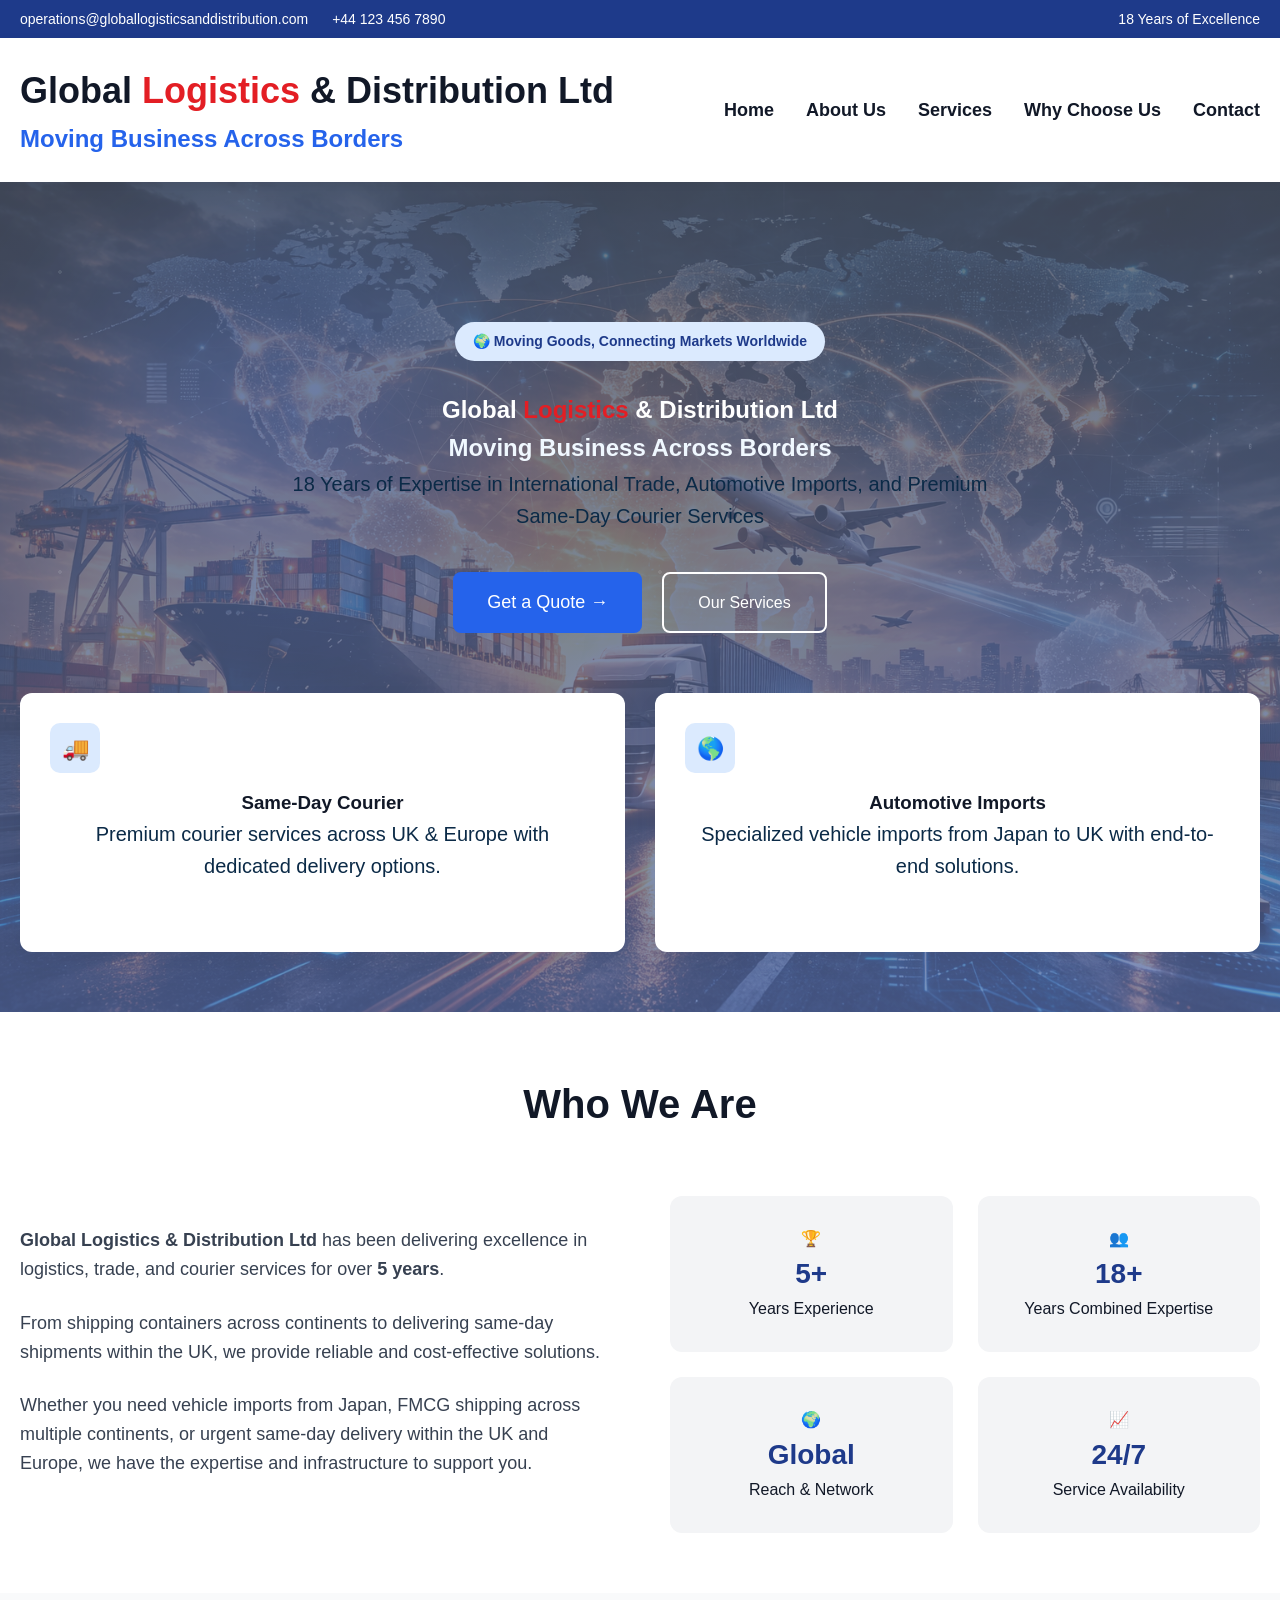
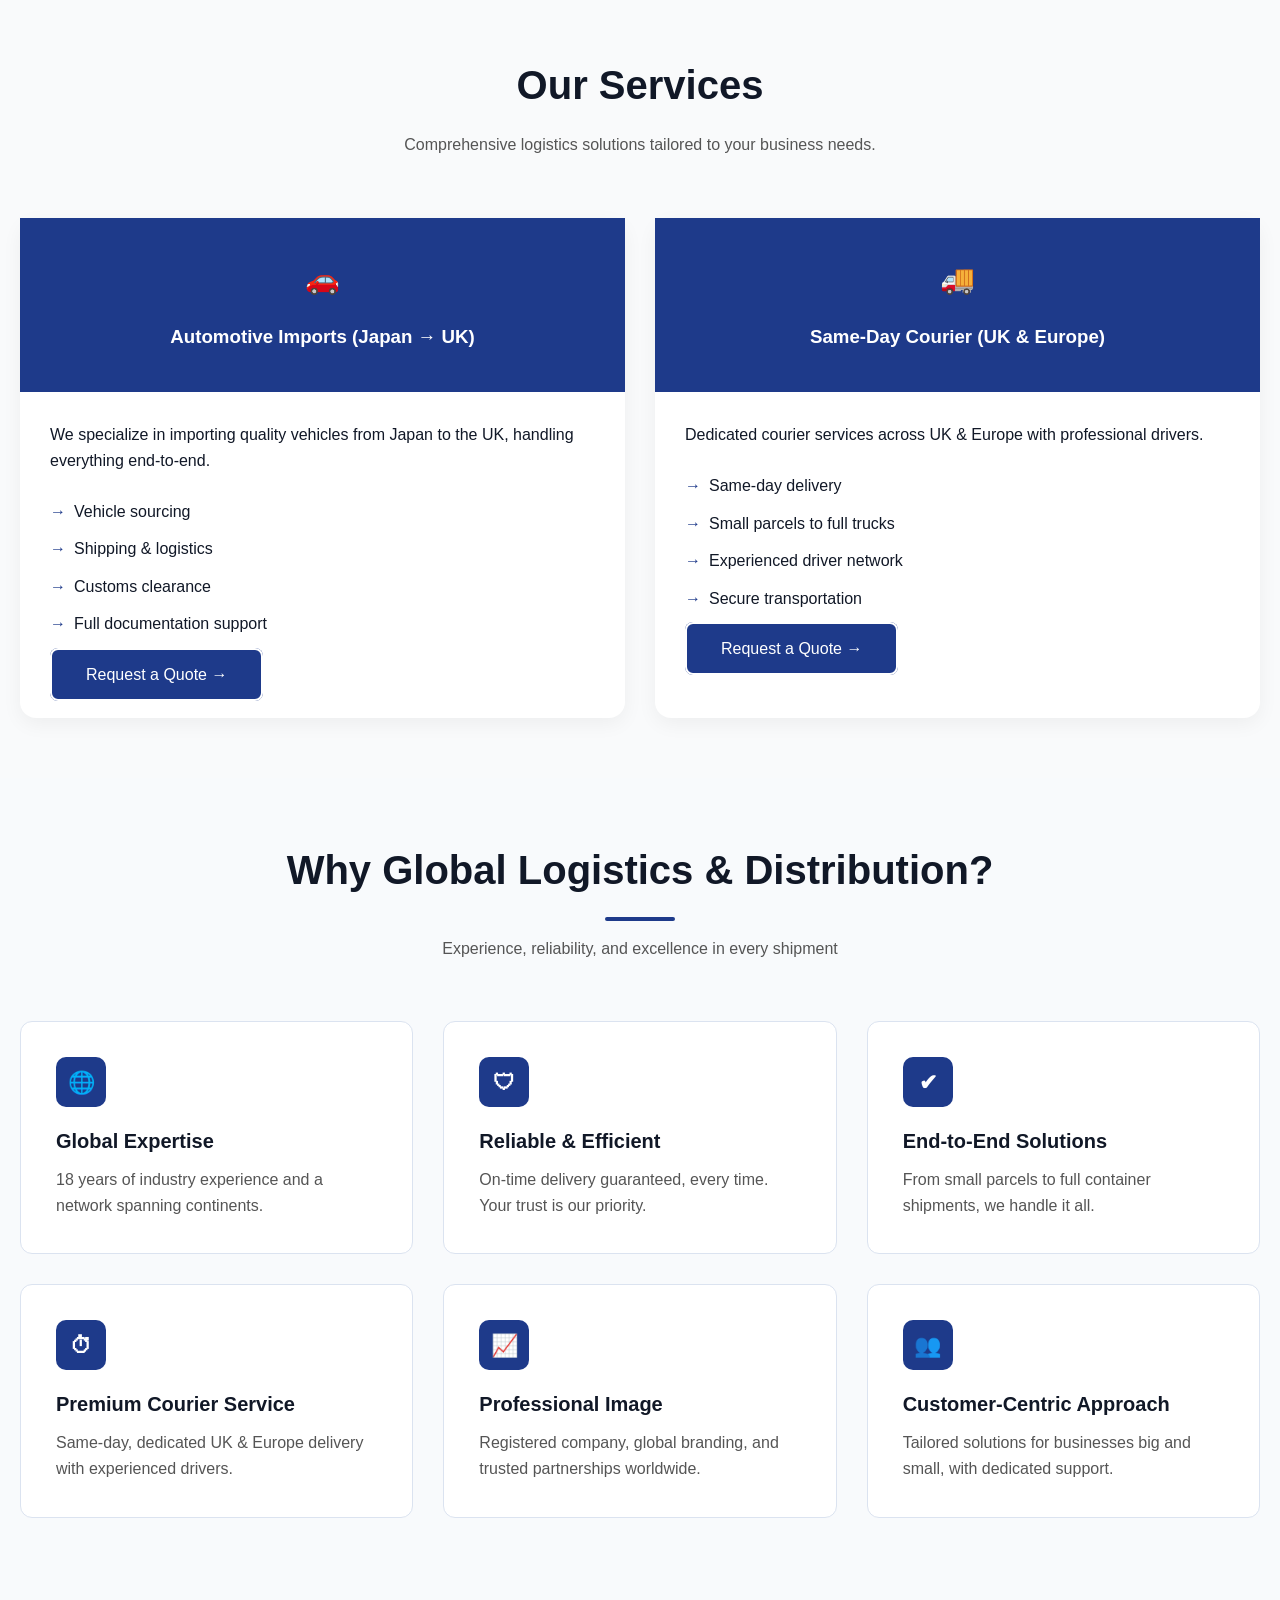
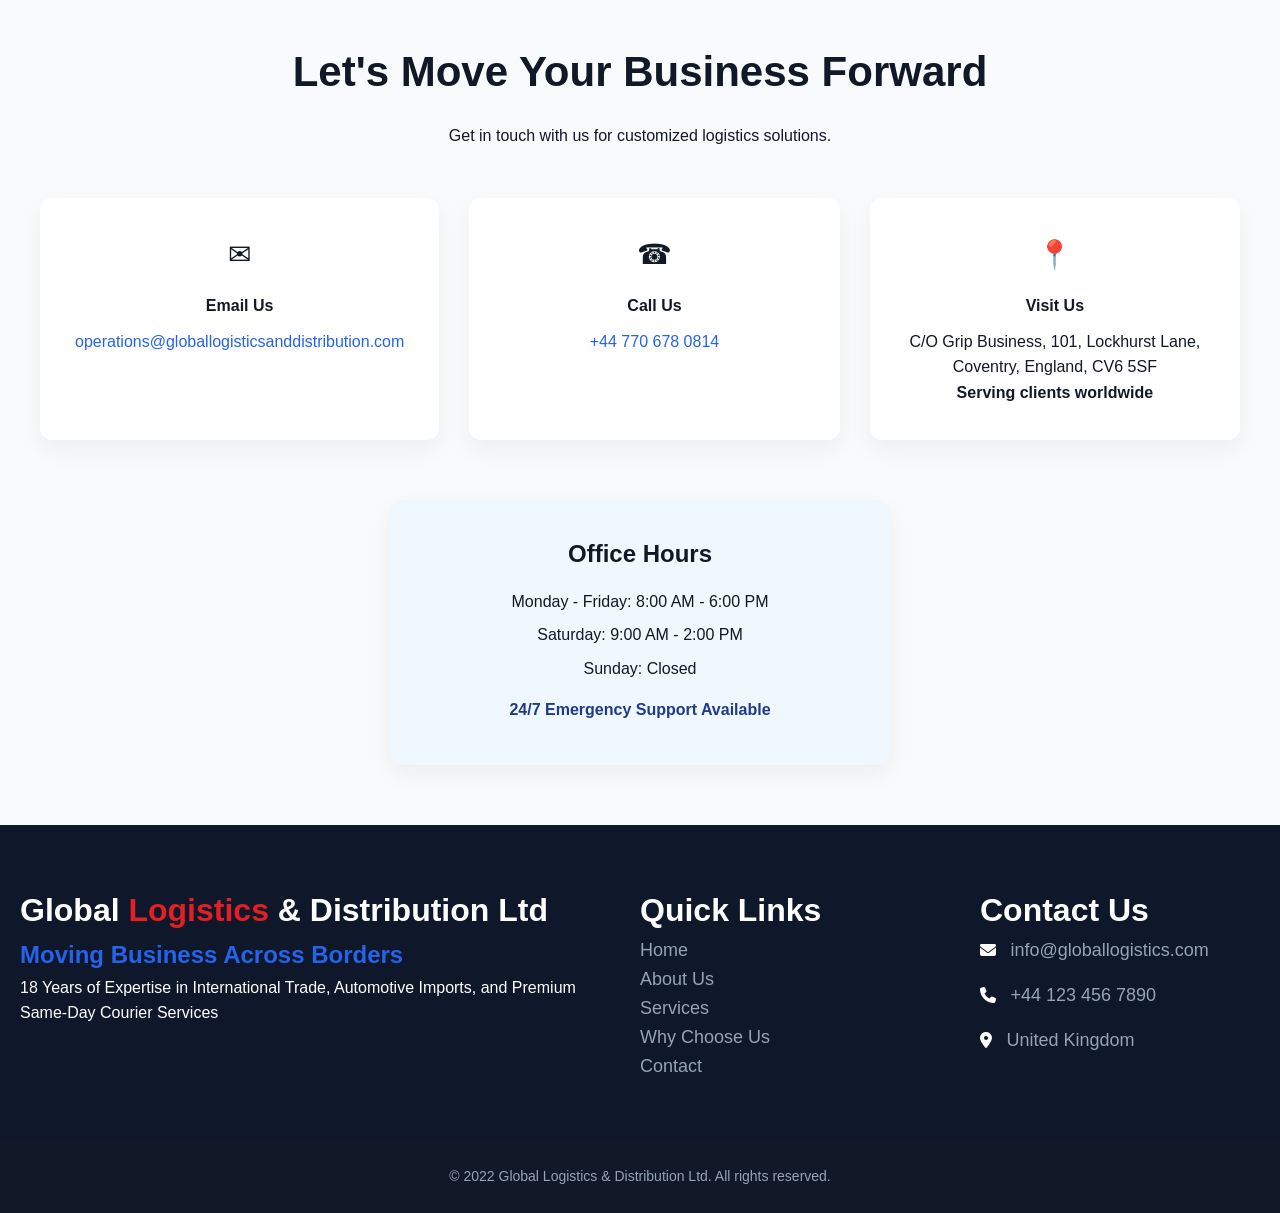
==== globallogistics/index.html @ c86bffc8 "Add files via upload" ====
<!DOCTYPE html>
<html lang="en">

<head>
    <meta charset="UTF-8">
    <meta name="viewport" content="width=device-width, initial-scale=1.0">
    <title>Global Logistics & Distribution Ltd</title>
    <link rel="stylesheet" href="https://cdnjs.cloudflare.com/ajax/libs/font-awesome/6.5.0/css/all.min.css">

    <link rel="stylesheet" href="css/style.css">
</head>
<body>
    <!-- ================= TOP BANNER ================= -->
    <div class="top-banner">
        <div class="container top-flex">
            <div class="top-left">
                <a href="mailto:info@globallogisticsanddistribution.com">
                    operations@globallogisticsanddistribution.com
                </a>
                <a href="tel:+441234567890">
                    +44 123 456 7890
                </a>
            </div>
            <div class="top-right">
                18 Years of Excellence
            </div>
        </div>
    </div>
    <nav class="navbar">
        <div class="container nav-flex">

            <div class="logo">
                <!-- Global Logistics
                <span>& Distribution Ltd</span> -->
                <h1 class="logo-title">
                Global 
                <span class="logistics_span">Logistics</span>
                <span>& Distribution Ltd</span>
                <h2 class="logo-sub-title">Moving Business Across Borders</h2>
            </h1>
            </div>
            <button class="mobile-toggle">☰</button>
            <ul class="nav-menu">
                <li><a href="#home">Home</a></li>
                <li><a href="#about">About Us</a></li>
                <li><a href="#services">Services</a></li>
                <li><a href="#why-choose-us">Why Choose Us</a></li>
                <li><a href="#contact">Contact</a></li>
            </ul>
        </div>
    </nav>
    <section id="home" class="hero">
    <div class="hero-bg">
        <img src="image/global_logistics.png" alt="Global logistics network" class="hero-image">
        <div class="overlay"></div>
        <div class="network-lines"></div>
        <div class="blur-circle circle-one"></div>
        <div class="blur-circle circle-two"></div>
    </div>
    <div class="container hero-content">
        <div class="hero-text">
            <div class="hero-badge">
                🌍 Moving Goods, Connecting Markets Worldwide
            </div>
            <h1 class="hero-image-title">
                Global 
                <span class="logistics_span">Logistics</span>
                <span>& Distribution Ltd</span>
                <h2 class="sub-title-logistics">Moving Business Across Borders</h2>
            </h1>
            <p>
                18 Years of Expertise in International Trade,
                Automotive Imports, and Premium Same-Day Courier Services
            </p>
            <div class="hero-buttons">
                <a href="#contact" class="btn-primary">Get a Quote →</a>
                <a href="#services" class="btn-outline">Our Services</a>
            </div>
        </div>
        <div class="hero-features">
            <!-- <div class="feature-card">
                <div class="icon-box">📦</div>
                <h3>FMCG & Global Trade</h3>
                <p>
                    Connecting suppliers and buyers across continents
                    with reliable shipping solutions.
                </p>
            </div> -->
            <div class="feature-card">
                <div class="icon-box">🚚</div>
                <h3>Same-Day Courier</h3>
                <p>
                    Premium courier services across UK & Europe
                    with dedicated delivery options.
                </p>
            </div>
            <div class="feature-card">
                <div class="icon-box">🌎</div>
                <h3>Automotive Imports</h3>
                <p>
                    Specialized vehicle imports from Japan to UK
                    with end-to-end solutions.
                </p>
            </div>
        </div>
    </div>
</section>
    <section id="about" class="about">
        <div class="container">
            <div class="section-header">
                <h2>Who We Are</h2>
                <div class="section-line"></div>
            </div>
            <div class="about-grid">
                <div class="about-text">
                    <p>
                        <strong>Global Logistics & Distribution Ltd</strong>
                        has been delivering excellence in logistics, trade,
                        and courier services for over <strong>5 years</strong>.
                    </p>
                    <p>
                        From shipping containers across continents
                        to delivering same-day shipments within the UK,
                        we provide reliable and cost-effective solutions.
                    </p>
                    <p>
                        Whether you need vehicle imports from Japan,
                        FMCG shipping across multiple continents,
                        or urgent same-day delivery within the UK
                        and Europe, we have the expertise
                        and infrastructure to support you.
                    </p>
                </div>
                <div class="about-stats">
                    <div class="stat-card">
                        <div class="stat-icon">🏆</div>
                        <div class="stat-number">5+</div>
                        <div class="stat-label">Years Experience</div>
                    </div>
                    <div class="stat-card">
                        <div class="stat-icon">👥</div>
                        <div class="stat-number">18+</div>
                        <div class="stat-label">Years Combined Expertise</div>
                    </div>
                    <div class="stat-card">
                        <div class="stat-icon">🌍</div>
                        <div class="stat-number">Global</div>
                        <div class="stat-label">Reach & Network</div>
                    </div>
                    <div class="stat-card">
                        <div class="stat-icon">📈</div>
                        <div class="stat-number">24/7</div>
                        <div class="stat-label">Service Availability</div>
                    </div>
                </div>
            </div>
        </div>
    </section>
    <section id="services" class="services">
        <div class="container">

            <div class="section-header">
                <h2>Our Services</h2>
                <p class="section-subtitle">
                    Comprehensive logistics solutions tailored to your business needs.
                </p>
            </div>
            <div class="services-grid">
                <div class="service-card">
                    <div class="service-top">
                        <div class="service-icon">🚗</div>
                        <h3>Automotive Imports (Japan → UK)</h3>
                    </div>
                    <div class="service-body">
                        <p>
                            We specialize in importing quality vehicles from Japan to the UK,
                            handling everything end-to-end.
                        </p>
                        <ul>
                            <li>Vehicle sourcing</li>
                            <li>Shipping & logistics</li>
                            <li>Customs clearance</li>
                            <li>Full documentation support</li>
                        </ul>
                        <a href="#contact" class="btn-outline">Request a Quote →</a>
                    </div>
                </div>
                <div class="service-card">
                    <div class="service-top">
                        <div class="service-icon">🚚</div>
                        <h3>Same-Day Courier (UK & Europe)</h3>
                    </div>
                    <div class="service-body">
                        <p>
                            Dedicated courier services across UK & Europe
                            with professional drivers.
                        </p>
                        <ul>
                            <li>Same-day delivery</li>
                            <li>Small parcels to full trucks</li>
                            <li>Experienced driver network</li>
                            <li>Secure transportation</li>
                        </ul>
                        <a href="#contact" class="btn-outline">Request a Quote →</a>
                    </div>
                </div>
            </div>
        </div>
    </section>
    <!-- <section id="why-choose-us" class="why">
        <div class="container">
            <div class="section-header">
                <h2>Why Global Logistics & Distribution?</h2>
                <p class="text-xl text-gray-600 max-w-3xl mx-auto">Experience, reliability, and excellence in every shipment</p>
            </div>
            <div class="why-grid">
                <div class="why-card">
                    <div class="why-icon">🌍</div>
                    <h3>Global Expertise</h3>
                    <p>18 years of experience and global network.</p>
                </div>
                <div class="why-card">
                    <div class="why-icon">🛡️</div>
                    <h3>Reliable & Efficient</h3>
                    <p>On-time delivery and professional handling.</p>
                </div>
                <div class="why-card">
                    <div class="why-icon">✔️</div>
                    <h3>End-to-End Solutions</h3>
                    <p>Complete logistics management from start to finish.</p>
                </div>
            </div>
        </div>
    </section> -->
    <section id="why-choose-us" class="why-section">

    <div class="container">

        <div class="section-header">
            <h2>Why Global Logistics & Distribution?</h2>
            <div class="divider"></div>
            <p>Experience, reliability, and excellence in every shipment</p>
        </div>

        <div class="why-grid">

            <div class="why-card">
                <div class="why-icon">🌐</div>
                <h3>Global Expertise</h3>
                <p>18 years of industry experience and a network spanning continents.</p>
            </div>

            <div class="why-card">
                <div class="why-icon">🛡</div>
                <h3>Reliable & Efficient</h3>
                <p>On-time delivery guaranteed, every time. Your trust is our priority.</p>
            </div>

            <div class="why-card">
                <div class="why-icon">✔</div>
                <h3>End-to-End Solutions</h3>
                <p>From small parcels to full container shipments, we handle it all.</p>
            </div>

            <div class="why-card">
                <div class="why-icon">⏱</div>
                <h3>Premium Courier Service</h3>
                <p>Same-day, dedicated UK & Europe delivery with experienced drivers.</p>
            </div>

            <div class="why-card">
                <div class="why-icon">📈</div>
                <h3>Professional Image</h3>
                <p>Registered company, global branding, and trusted partnerships worldwide.</p>
            </div>

            <div class="why-card">
                <div class="why-icon">👥</div>
                <h3>Customer-Centric Approach</h3>
                <p>Tailored solutions for businesses big and small, with dedicated support.</p>
            </div>

        </div>

    </div>

</section>
    <section id="contact" class="contact-section">
    <div class="container">
        <div class="contact-header">
            <h2>Let's Move Your Business Forward</h2>
            <p>Get in touch with us for customized logistics solutions.</p>
        </div>
        <div class="info-cards">
            <div class="info-card">
                <div class="info-icon">✉</div>
                <h4>Email Us</h4>
                <a href="mailto:info@globallogisticsanddistribution.com">
                    operations@globallogisticsanddistribution.com
                </a>
            </div>
            <div class="info-card">
                <div class="info-icon">☎</div>
                <h4>Call Us</h4>
                <a href="tel:+441234567890">
                    +44 770 678 0814
                </a>
            </div>
            <div class="info-card">
                <div class="info-icon">📍</div>
                <h4>Visit Us</h4>
                <p>C/O Grip Business, 101, Lockhurst Lane, Coventry, England, CV6 5SF
                    <br>
                    <b>Serving clients worldwide</b>
                </p>
            </div>
        </div>
        <div class="office-hours">
            <h2>Office Hours</h2>
            <p>Monday - Friday: 8:00 AM - 6:00 PM</p>
            <p>Saturday: 9:00 AM - 2:00 PM</p>
            <p>Sunday: Closed</p>
            <p class="emergency">24/7 Emergency Support Available</p>
        </div>
    </div>
</section>
    <footer class="footer">
        <div class="footer-main">
            <div class="container footer-grid">
                <div class="footer-company">
                    <h1 class="footer-logo">
                        Global 
                        <span class="logistics_span">Logistics</span>
                        <span>& Distribution Ltd</span>
                        <h2 class="footer-description">Moving Business Across Borders</h2>
                        <p>
                            18 Years of Expertise in International Trade,
                            Automotive Imports, and Premium Same-Day Courier Services
                        </p>
                    </h1>
                </div>
                <div class="footer-links">
                    <h4>Quick Links</h4>
                    <ul>
                        <li><a href="#home">Home</a></li>
                        <li><a href="#about">About Us</a></li>
                        <li><a href="#services">Services</a></li>
                        <li><a href="#why-choose-us">Why Choose Us</a></li>
                        <li><a href="#contact">Contact</a></li>
                    </ul>
                </div>
                <div class="footer_contactUs">
                    <h4>Contact Us</h4>
                    <p>
                        <i class="fa-solid fa-envelope"></i>
                        <a href="mailto:info@globallogistics.com"> info@globallogistics.com </a>
                    </p>
                    <p>
                        <i class="fa-solid fa-phone"></i>
                        <a href="tel:+441234567890">+44 123 456 7890 </a>
                    </p>
                    <p>
                        <i class="fa-solid fa-location-dot"></i>
                        <span class="location">United Kingdom</span>
                    </p>
                    </div>
                </div>
            </div>
        </div>
        <div class="footer-bottom">
            <div class="container footer-bottom-content">
                © 2022 Global Logistics & Distribution Ltd. All rights reserved.
            </div>
        </div>
    </footer>
    <script src="https://code.jquery.com/jquery-3.7.1.min.js"></script>
    <script src="js/script.js"></script>
</body>
</html>
---- globallogistics/css/style.css ----
* {
    margin: 0;
    padding: 0;
    box-sizing: border-box;
}

body {
    font-family: 'Inter', sans-serif;
    color: #111827;
    line-height: 1.6;
}

.container {
    width: 100%;
    padding: 0 20px;

}

.top-banner {
    background: #1e3a8a;
    color: #fff;
    font-size: 14px;
    padding: 8px 0;
}

.top-left {
    display: flex;
    gap: 24px;
}

.top-flex {
    display: flex;
    justify-content: space-between;
    align-items: center;
}

.top-left a {
    color: #fff;
    text-decoration: none;
    word-break: break-word;
}

.top-left a:hover {
    opacity: 0.8;
}

.navbar {
    background: #fff;
    position: sticky;
    top: 0;
    z-index: 999;
    box-shadow: 0 2px 10px rgba(0, 0, 0, 0.05);
}

.nav-flex {
    display: flex;
    justify-content: space-between;
    align-items: center;
    padding: 24px 20px;
}

.logo-title{
    font-size: 36px;
    font-weight: 700;
}

.logo {
    .logistics_span{
        color: #e31e24;
    }
    .logo-sub-title {
        color: #2563eb;
    }
}

.nav-menu {
    list-style: none;
    display: flex;
    gap: 32px;
    flex-wrap: nowrap;
}

.nav-menu li a {
    text-decoration: none;
    color: #111827;
    font-weight: 700;
    font-size: 18px;
    position: relative;
    transition: 0.3s;
}

.nav-menu li a::after {
    content: "";
    position: absolute;
    width: 0%;
    height: 2px;
    left: 0;
    bottom: -6px;
    background: #2563eb;
    transition: width 0.3s ease;
}

.nav-menu li a:hover {
    color: #2563eb;
}

.mobile-toggle{
    display:none;
    font-size:28px;
    cursor:pointer;
}

@media (max-width:768px){

.nav-flex{
    position:relative;
    padding-left: 10px;
    padding-right: 10px;
}
.logo-title{
    font-size: 21px;
    font-weight: 500;
}
.logo-sub-title {
    font-size: 18px;
    font-weight: 500;
}

.mobile-toggle{
    border: none;
    display:block;
    background: none;
}

.nav-menu{
    position:absolute;
    top:109px;
    left:0;
    width:100%;
    background:#fff;
    flex-direction:column;
    align-items:center;
    gap:20px;
    padding:20px 0;
    display:none;
    box-shadow:0 10px 20px rgba(0,0,0,0.08);
}

.nav-menu.active {
    display:flex;
}
}

@media (max-width: 768px) {

    .top-flex {
        flex-direction: column;
        text-align: center;
        gap: 6px;
    }

    .top-left {
        flex-direction: column;
        gap: 4px;
    }

    .top-right {
        font-size: 13px;
    }

}

.nav-menu li a:hover::after {
    width: 100%;
}

::-webkit-scrollbar {
    width: 10px;
}

::-webkit-scrollbar-track {
    background: #ffffff;
}

::-webkit-scrollbar-thumb {
    background: #2563eb;
    border-radius: 10px;
}

::-webkit-scrollbar-thumb:hover {
    background: #1d4ed8;
}

.hero {
    position: relative;
    overflow: hidden;
    padding: 140px 0 60px;
}

.hero-bg {
    position: absolute;
    inset: 0;
    z-index: 0;
    opacity: 80%;
}

.hero-image {
    width: 100%;
    height: 100%;
    object-fit: cover;
}

.overlay {
    position: absolute;
    inset: 0;
    background: linear-gradient(rgba(15, 23, 42, 0.75),
            rgba(30, 58, 138, 0.65));
}

.hero-content {
    position: relative;
    z-index: 2;
    text-align: center;
}

.network-lines {
    position: absolute;
    inset: 0;
    background-image:
        radial-gradient(circle at 20% 30%, rgba(255, 255, 255, 0.25) 2px, transparent 2px),
        radial-gradient(circle at 70% 60%, rgba(255, 255, 255, 0.2) 2px, transparent 2px),
        radial-gradient(circle at 40% 80%, rgba(255, 255, 255, 0.25) 2px, transparent 2px);

    background-size: 300px 300px;
    animation: moveNetwork 40s linear infinite;
    opacity: 0.4;
}

.blur-circle {
    position: absolute;
    border-radius: 50%;
    filter: blur(120px);
    opacity: 0.4;
}

.circle-one {
    width: 300px;
    height: 300px;
    background: #2563eb;
    top: 10%;
    left: 10%;
}

.circle-two {
    width: 350px;
    height: 350px;
    background: #1e3a8a;
    bottom: 10%;
    right: 10%;
}

.hero-badge {
    display: inline-block;
    background: #dbeafe;
    color: #1e3a8a;
    padding: 8px 18px;
    border-radius: 50px;
    font-size: 14px;
    font-weight: 600;
    margin-bottom: 30px;
}

.hero-text {
    .hero-image-title {
        color: #ffffff;

        .logistics_span {
            color: #e31e24;
        }
    }

    .sub-title-logistics {
        color: #F0F8FF;
    }
}

.hero p {
    font-size: 20px;
    color: #0b2a47;
    max-width: 750px;
    margin: 0 auto 40px;
}

.hero-buttons {
    display: flex;
    gap: 20px;
    flex-wrap: wrap;
    justify-content: center;

    .btn-outline {
        background-color: transparent !important;
    }
}

.btn-primary {
    background: #2563eb;
    color: white;
    padding: 16px 34px;
    border-radius: 8px;
    font-weight: 400;
    text-decoration: none;
    font-size: 18px;
}

.btn-primary:hover {
    background: #1d4ed8;
}

.btn-outline {
    border: 2px solid white;
    color: #ffffff;
    background-color: #1e3a8a;
    padding: 16px 34px;
    border-radius: 8px;
    text-decoration: none;
}

.hero-features {
    margin-top: 60px;
    display: grid;
    grid-template-columns: repeat(auto-fit, minmax(260px, 1fr));
    gap: 30px;
}

.feature-card {
    background: #fff;
    padding: 30px;
    border-radius: 12px;
    box-shadow: 0 10px 25px rgba(0, 0, 0, 0.05);
    transition: 0.3s;
}

.feature-card:hover {
    transform: translateY(-8px);
}

.icon-box {
    width: 50px;
    height: 50px;
    background: #dbeafe;
    border-radius: 10px;
    display: flex;
    align-items: center;
    justify-content: center;
    font-size: 22px;
    margin-bottom: 15px;
}

.about {
    padding: 60px 0;
}

.section-header {
    text-align: center;
    margin-bottom: 40px;
}

.section-header h2 {
    font-size: 42px;
    font-weight: 800;
    margin-bottom: 15px;
}

.about-grid {
    display: grid;
    grid-template-columns: 1fr 1fr;
    gap: 60px;
    align-items: center;
}

.about-text p {
    font-size: 18px;
    color: #374151;
    margin-bottom: 25px;
}

.about-stats {
    display: grid;
    grid-template-columns: repeat(2, 1fr);
    gap: 25px;
}

.stat-card {
    background: #f3f4f6;
    padding: 30px;
    border-radius: 12px;
    text-align: center;
}

.stat-number {
    font-size: 28px;
    font-weight: 800;
    color: #1e3a8a;
}

.services {
    padding: 60px 0;
    background: #f9fafb;
}

/* .services-grid {
    display: flex;
    flex-direction: column;
    flex-flow: wrap;
    justify-content: center;
    gap: 30px;
} */

.services-grid {
    display: flex;
    gap: 30px;
}

.service-card {
    flex: 1;
}

.service-card {
    background: #fff;
    border-radius: 16px;
    /* overflow: hidden; */
    box-shadow: 0 6px 20px rgba(0, 0, 0, 0.05);
    transition: 0.3s;
    flex: 1 1 0;
}

.service-card:hover {
    transform: translateY(-8px);
}

.service-top {
    background: #1e3a8a;
    padding: 40px 30px;
    color: #fff;
}

.service-top h3 {
    text-align: center;
}

.service-icon {
    font-size: 28px;
    margin-bottom: 20px;
    text-align: center;
}

.service-body {
    padding: 30px;
}

.service-body ul {
    list-style: none;
    margin: 25px 0px;
}

.service-body ul li {
    margin-bottom: 12px;
    padding-left: 24px;
    position: relative;
}

.service-body ul li::before {
    content: "→";
    position: absolute;
    left: 0;
    color: #1e3a8a;
}

/* .why {
    padding: 60px 0;
}

.why-grid {
    display: grid;
    grid-template-columns: repeat(3, 1fr);
    gap: 30px;
}

.why-card {
    background: #f3f4f6;
    padding: 30px;
    border-radius: 14px;
    transition: 0.3s;
}

.why-card:hover {
    transform: translateY(-6px);
} */

.why-section {
    padding: 60px 0;
    background: #f8fafc;
}

.section-header {
    text-align: center;
    margin-bottom: 60px;
}

.section-header h2 {
    font-size: 40px;
    margin-bottom: 15px;
}

.divider {
    width: 70px;
    height: 4px;
    background: #1e3a8a;
    margin: 0 auto 15px;
    border-radius: 4px;
}

.section-header p {
    color: #555;
}

.why-grid {
    display: grid;
    grid-template-columns: repeat(3, 1fr);
    gap: 30px;
}

/* cards */

.why-card {
    background: white;
    padding: 35px;
    border-radius: 12px;
    border: 1px solid #dbe3f0;
    transition: all .3s ease;
}

.why-card:hover {
    transform: translateY(-6px);
    box-shadow: 0 10px 30px rgba(0, 0, 0, 0.08);
}

.why-icon {
    width: 50px;
    height: 50px;
    background: #1e3a8a;
    color: white;
    display: flex;
    align-items: center;
    justify-content: center;
    border-radius: 10px;
    font-size: 22px;
    margin-bottom: 18px;
    font-weight: bolder;
}

.why-card h3 {
    margin-bottom: 10px;
    font-size: 20px;
}

.why-card p {
    color: #555;
    line-height: 1.6;
}

@media (max-width:992px) {
    .why-grid {
        grid-template-columns: repeat(2, 1fr);
    }

}

@media (max-width:600px) {

    .why-grid {
        grid-template-columns: 1fr;
    }

    .section-header h2 {
        font-size: 32px;
    }

}

.contact-section {
    padding: 60px 0;
    background: #f8fafc;
    text-align: center;
}

.contact-header {
    margin-bottom: 50px;
}

.contact-header h2 {
    font-size: 42px;
    font-weight: 800;
    margin-bottom: 18px;
    color: #111827;
}

.info-cards {
    display: grid;
    grid-template-columns: repeat(3, 1fr);
    gap: 30px;
    max-width: 1200px;
    margin: 0 auto 60px auto;
}

.info-card {
    background: white;
    padding: 35px;
    border-radius: 12px;
    box-shadow: 0 10px 25px rgba(0, 0, 0, 0.05);
    transition: all .3s ease;
}

.info-card:hover {
    transform: translateY(-5px);
}

.info-icon {
    font-size: 28px;
    margin-bottom: 15px;
}

.info-card h4 {
    margin-bottom: 10px;
}

.info-card a {
    color: #2563eb;
    text-decoration: none;
}

.office-hours {
    max-width: 500px;
    margin: 0 auto;
    background-color: #F0F8FF;
    padding: 35px;
    border-radius: 12px;
    box-shadow: 0 10px 25px rgba(0, 0, 0, 0.05);
}

.office-hours h2 {
    margin-bottom: 15px;
}

.office-hours p {
    margin-bottom: 8px;
}

.emergency {
    margin-top: 15px;
    font-weight: 600;
    color: #1e3a8a;
}

@media (max-width: 992px) {
    .info-cards {
        grid-template-columns: repeat(2, 1fr);
    }
}

@media (max-width: 600px) {
    .info-cards {
        justify-content: center;
        grid-template-columns: 1fr;
    }
}

@media (max-width:600px) {
    .contact-section {
        padding: 60px 20px;
    }

    .info-card {
        padding: 30px;
    }
}

.footer {
    background: #0f172a;
    color: #fff;
}

.footer-main {
    padding: 60px 0;
}
.footer_contactUs i{
    padding-right: 10px;
}

.footer_contactUs h4 {
    font-size: 32px;
}
.footer_contactUs p {
    padding-bottom: 16px;
}

.footer_contactUs a {
    font-size: 18px;
    color: #94a3b8;
    text-decoration: none;
    padding-bottom: 20px;
}

.footer_contactUs {
    .location {
        font-size: 18px;
        color: #94a3b8;
    }
}

.footer-grid {
    display: grid;
    grid-template-columns: 2fr 1fr 1fr;
    gap: 60px;
}

.footer-logo {
    color: #ffffff;

    .logistics_span {
        color: #e31e24;
    }
}

.footer-description {
    color: #2563eb;
}

.footer-links h4 {
    font-size: 32px;
}

.footer-links ul {
    font-size: 18px;
    list-style: none;
}

.footer-links a {
    color: #94a3b8;
    text-decoration: none;
}

.footer-links a:hover {
    color: #2563eb;
}

.footer-bottom {
    background: #111827;
    padding: 25px 0;
    text-align: center;
    font-size: 14px;
    color: #94a3b8;
}

@media (max-width: 992px) {
    .services-grid {
        flex-direction: column;
    }
}

@media (max-width: 992px) {
    .about-grid {
        grid-template-columns: 1fr;
        gap: 40px;
    }

    .about-stats {
        grid-template-columns: 1fr 1fr;
    }
}

@media (max-width: 600px) {
    .about-stats {
        grid-template-columns: 1fr;
    }
}

@media (max-width: 768px) {
    .hero {
        min-height: 80vh;
        padding-top: 80px;
        padding-bottom: 80px;
    }

    .hero h1 {
        font-size: 36px;
    }

    .hero p {
        font-size: 17px;
    }
}

@media (max-width: 768px) {

    .footer-main {
        padding-top: 40px;
    }
    .footer-grid {
        grid-template-columns: 1fr;
        gap: 20px;
        text-align: left;
    }
    .footer-logo, .footer-description {
        font-size: 18px;
    }
    .footer-links h4 {
        font-size: 20px;
    }
    .footer-links ul {
        font-size: 16px;
    }

}
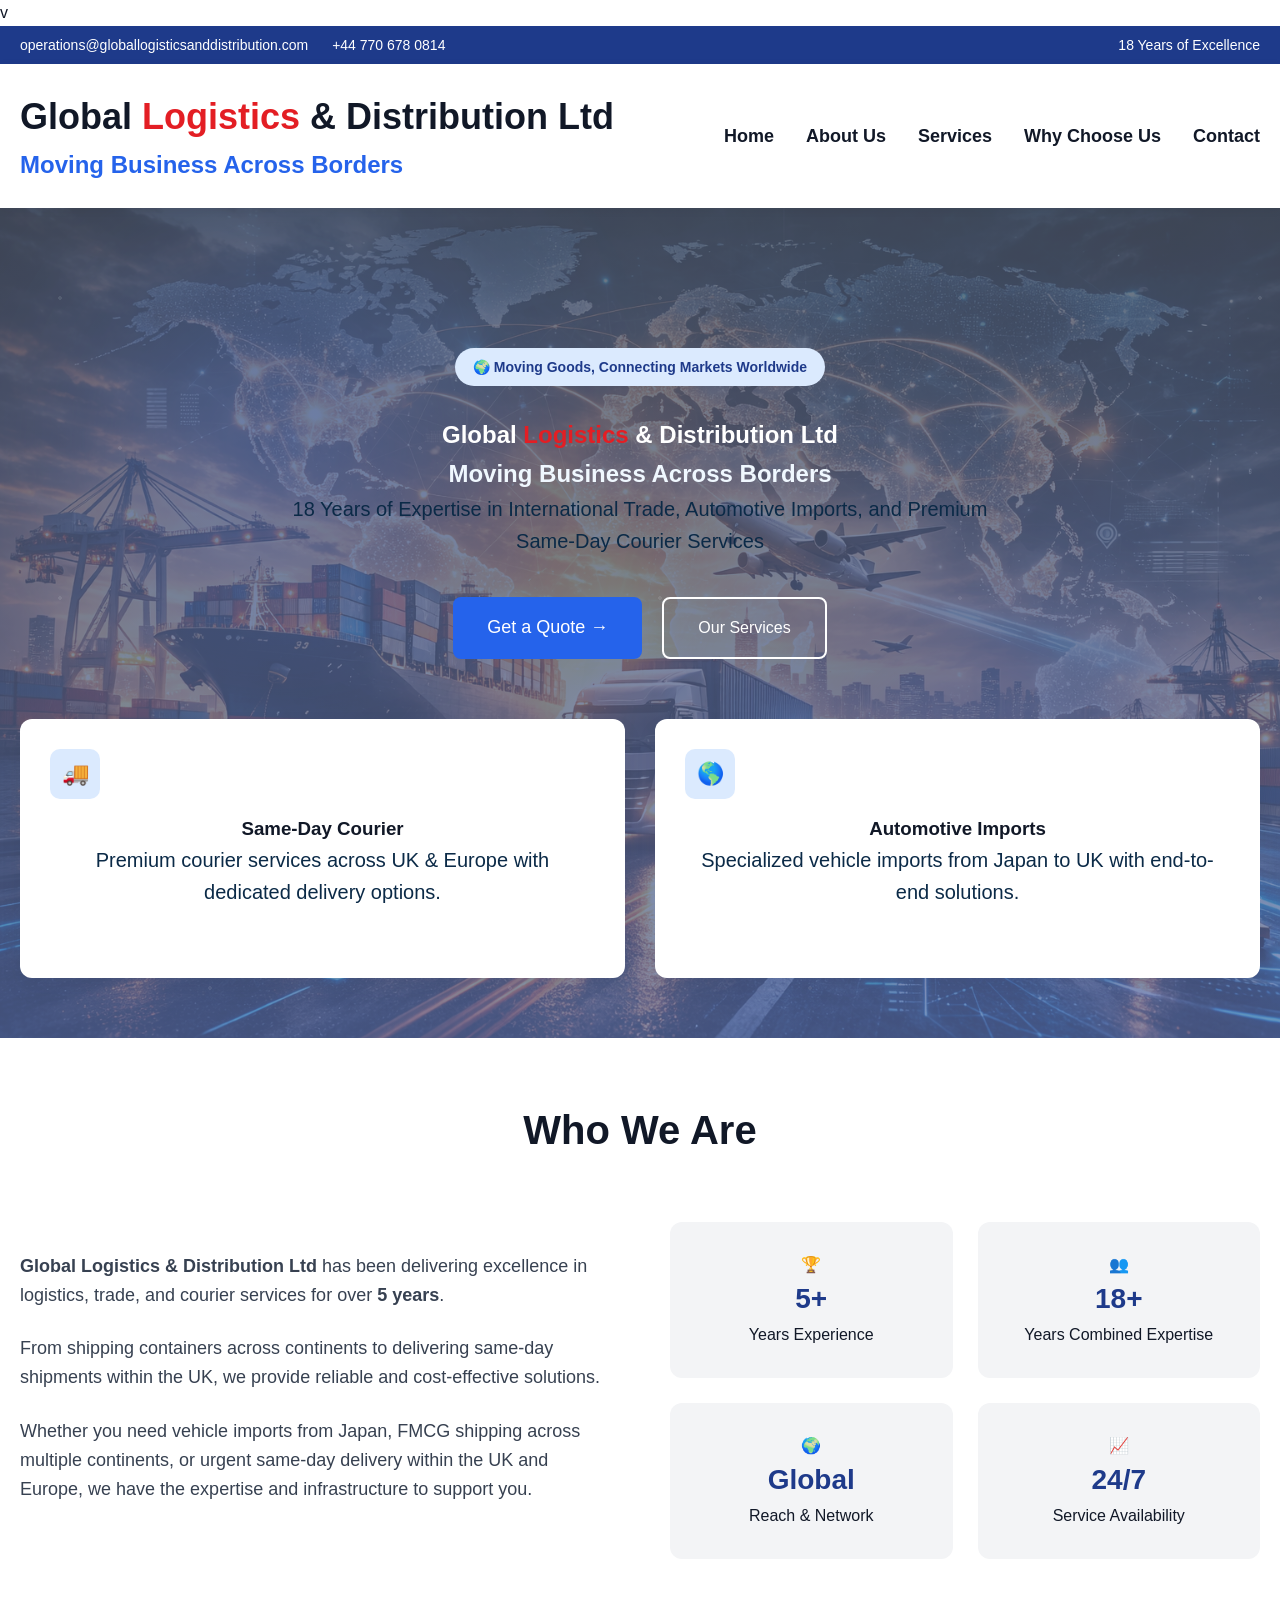
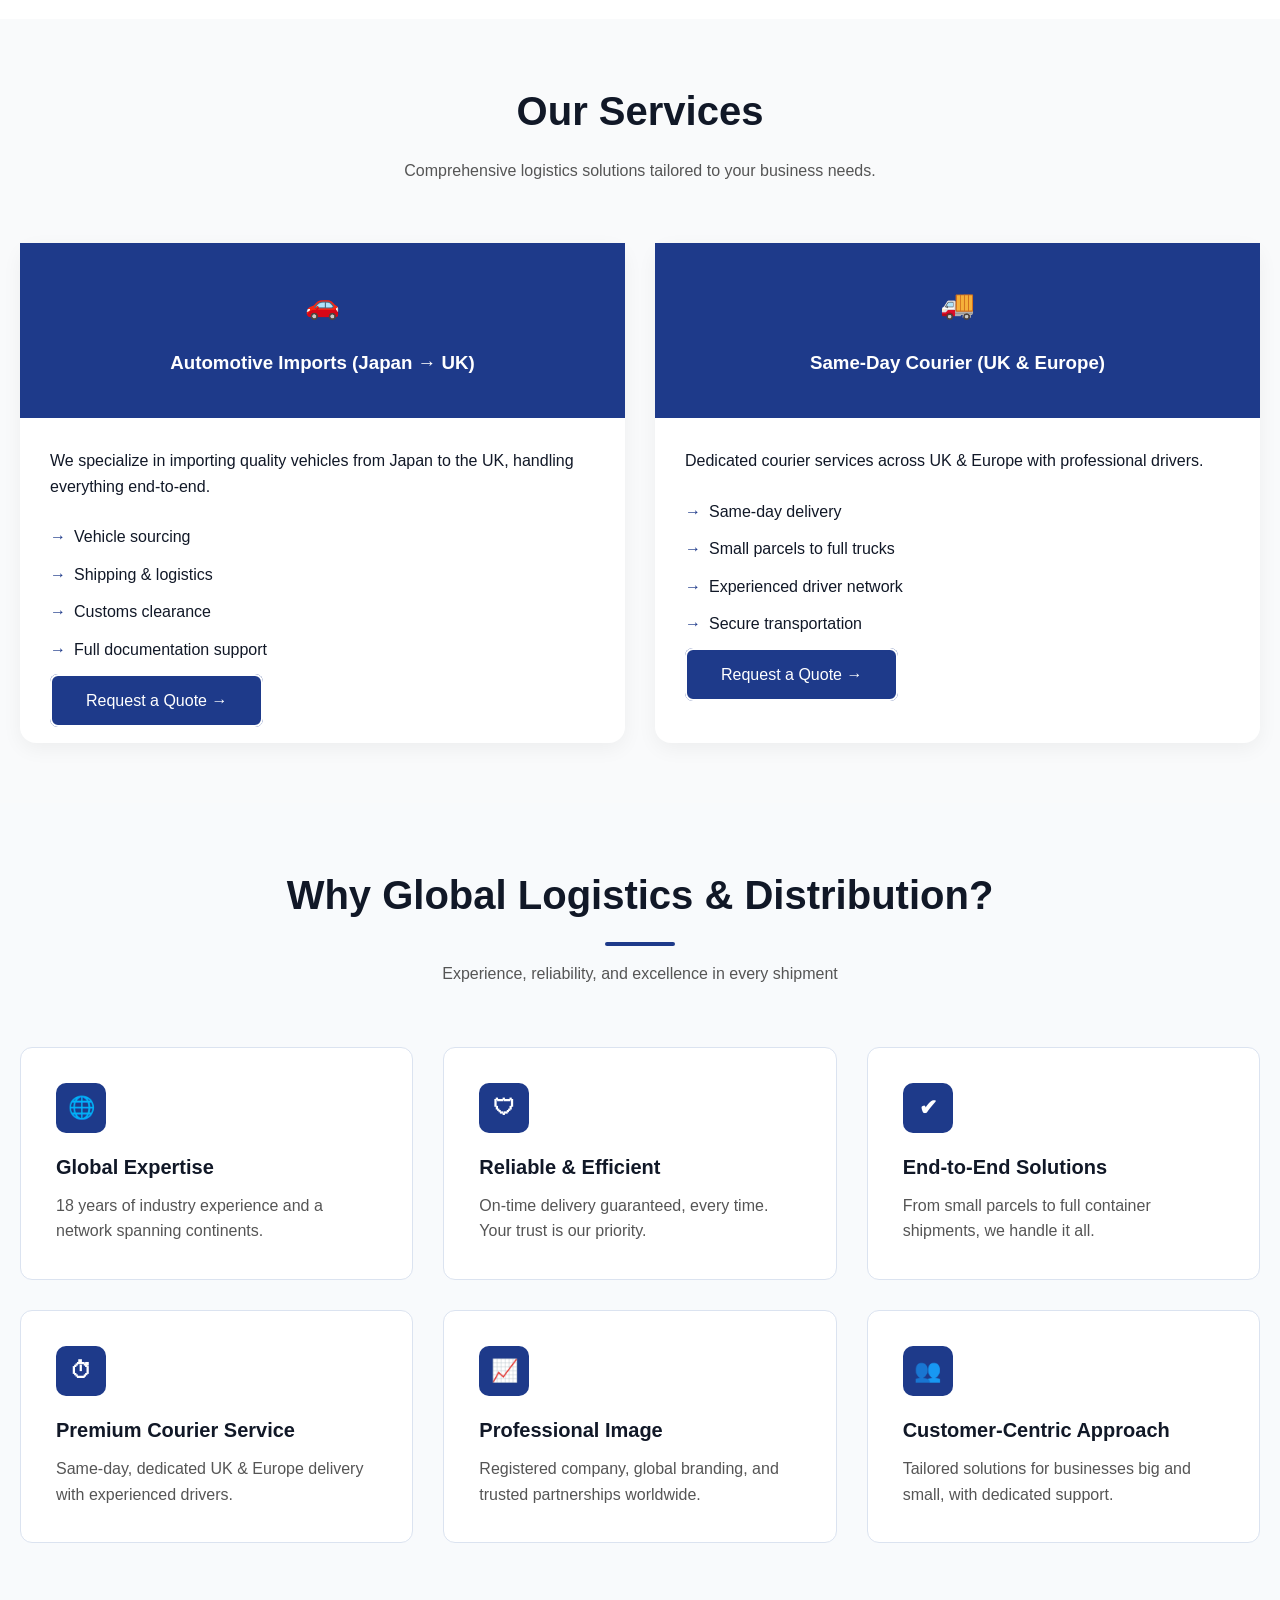
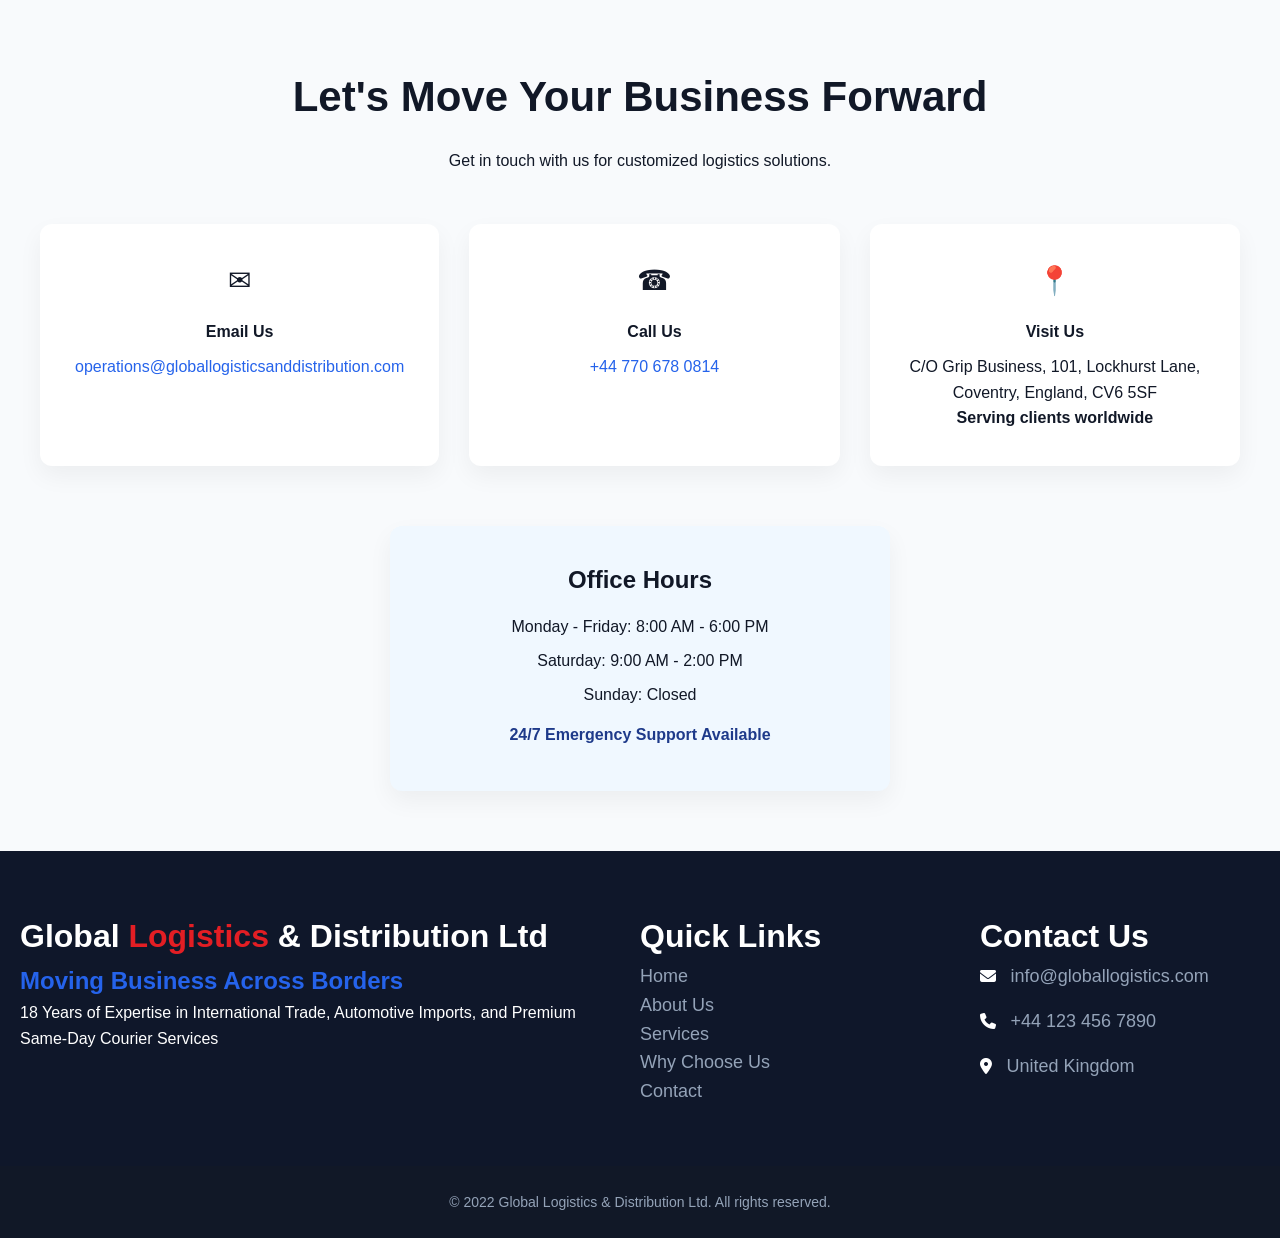
==== commit 06dc1a78: "Update index.html" ====
--- a/globallogistics/index.html
+++ b/globallogistics/index.html
@@ -1,4 +1,4 @@
-<!DOCTYPE html>
+v<!DOCTYPE html>
 <html lang="en">
 
 <head>
@@ -18,7 +18,7 @@
                     operations@globallogisticsanddistribution.com
                 </a>
                 <a href="tel:+441234567890">
-                    +44 123 456 7890
+                    +44 770 678 0814
                 </a>
             </div>
             <div class="top-right">
@@ -376,4 +376,4 @@
     <script src="https://code.jquery.com/jquery-3.7.1.min.js"></script>
     <script src="js/script.js"></script>
 </body>
-</html>+</html>
